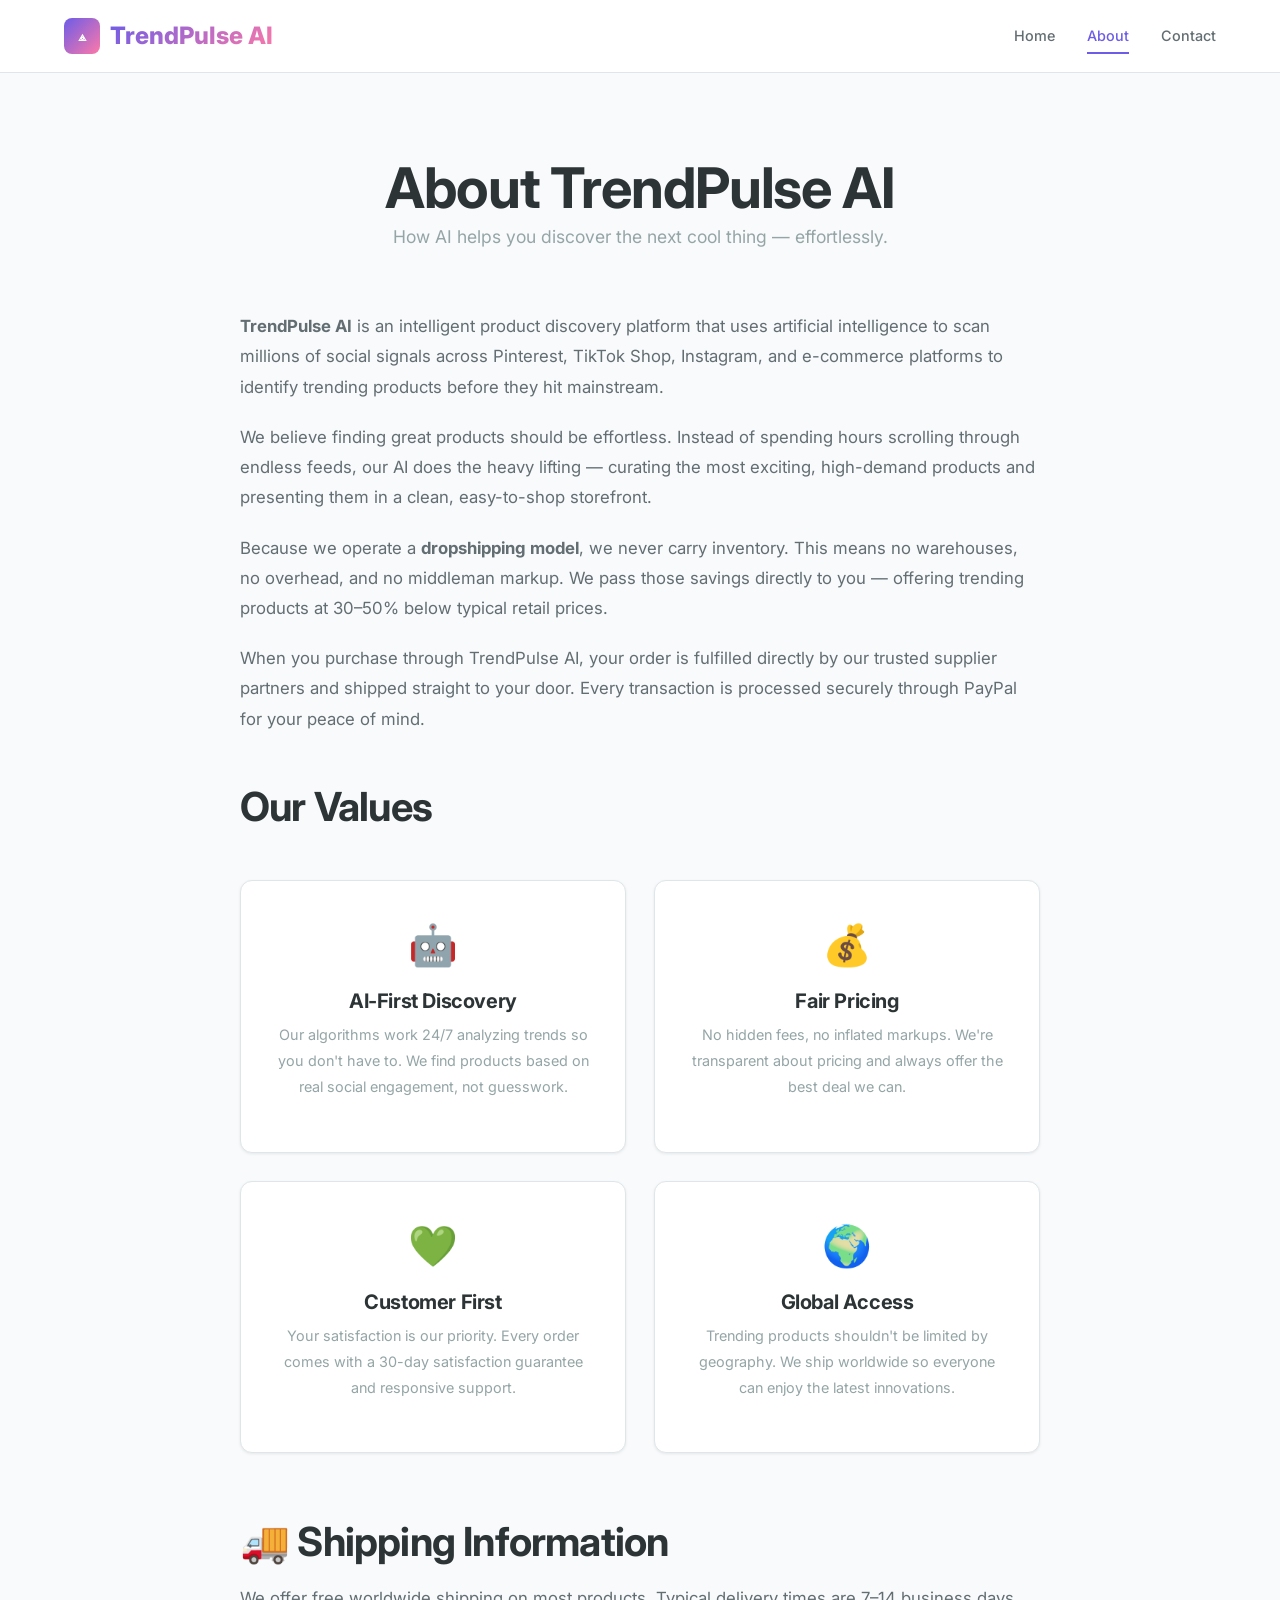
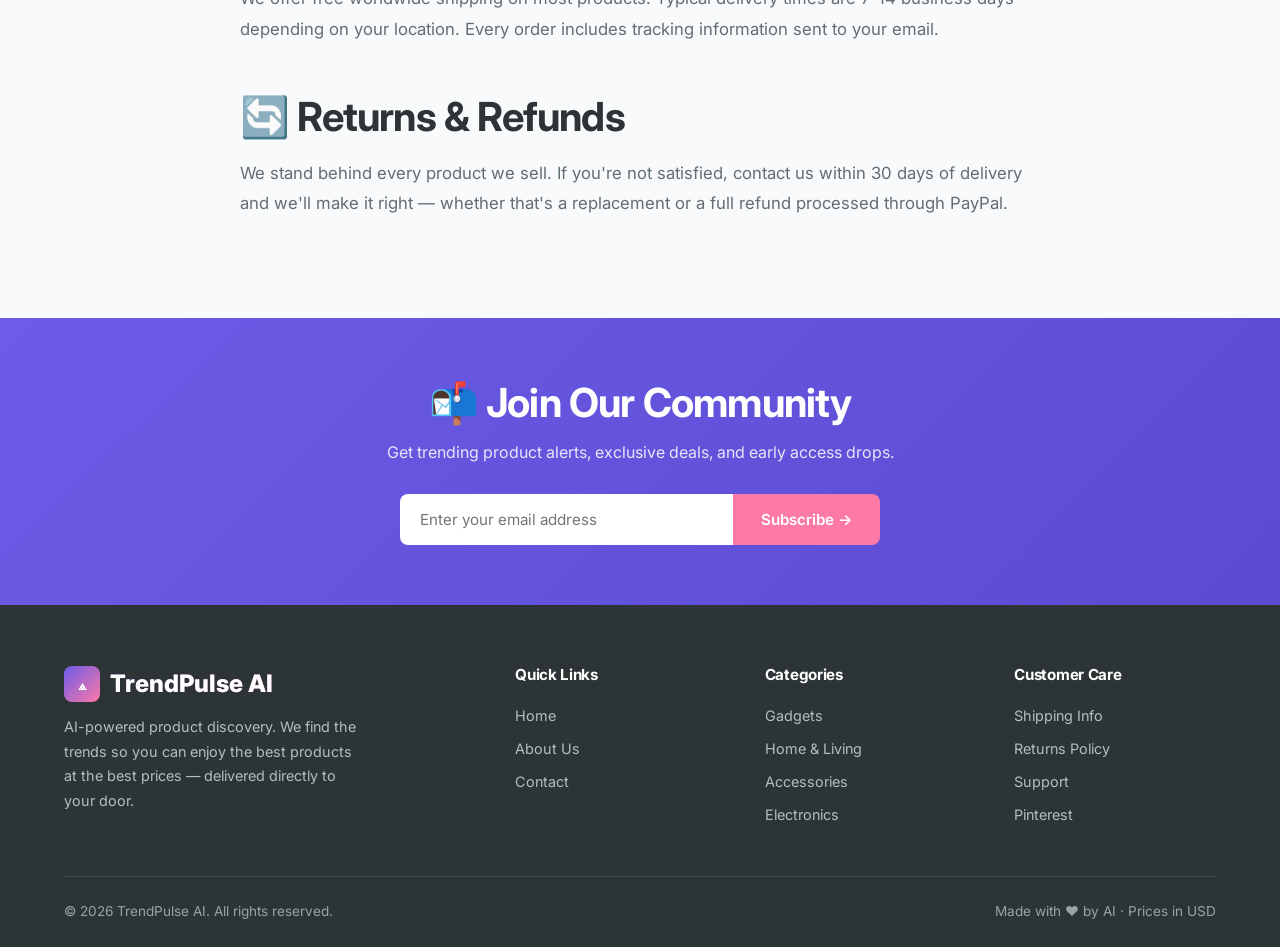
==== about.html @ 989e8779 "Initial launch: TrendPulse AI store" ====
<!DOCTYPE html>
<html lang="en">
<head>
  <!-- Meta -->
  <meta charset="UTF-8">
  <meta name="viewport" content="width=device-width, initial-scale=1.0">
  <title>About — TrendPulse AI</title>
  <meta name="description" content="Learn how TrendPulse AI uses artificial intelligence to find trending products and deliver them directly to your door at the best prices.">
  <meta name="robots" content="index, follow">
  
  <!-- Open Graph -->
  <meta property="og:title" content="About TrendPulse AI — AI-Powered Trending Products">
  <meta property="og:description" content="Learn how we use AI to find the next cool thing before it sells out.">
  <meta property="og:type" content="website">
  <meta property="og:url" content="https://trendpulse-ai.com/about.html">
  
  <!-- Canonical -->
  <link rel="canonical" href="https://trendpulse-ai.com/about.html">
  
  <!-- Fonts -->
  <link rel="preconnect" href="https://fonts.googleapis.com">
  <link rel="preconnect" href="https://fonts.gstatic.com" crossorigin>
  <link href="https://fonts.googleapis.com/css2?family=Inter:wght@400;500;600;700;800&display=swap" rel="stylesheet">
  
  <!-- Styles -->
  <link rel="stylesheet" href="/style.css">
  
  <!-- Favicon -->
  <link rel="icon" type="image/svg+xml" href="data:image/svg+xml,<svg xmlns='http://www.w3.org/2000/svg' viewBox='0 0 32 32'><rect width='32' height='32' rx='6' fill='%236C5CE7'/><text x='16' y='22' text-anchor='middle' fill='white' font-size='18' font-weight='bold'>T</text></svg>">
  
  <!-- Schema -->
  <script type="application/ld+json">
  {
    "@context": "https://schema.org",
    "@type": "AboutPage",
    "name": "About TrendPulse AI",
    "description": "AI-powered product discovery platform"
  }
  </script>
</head>
<body>
  <!-- Header -->
  <header class="site-header">
    <div class="container header-inner">
      <a href="/" class="logo">
        <div class="logo-icon">⟁</div>
        <span>TrendPulse AI</span>
      </a>
      <button class="hamburger" aria-label="Toggle navigation menu">
        <span></span>
        <span></span>
        <span></span>
      </button>
      <nav class="main-nav">
        <a href="/">Home</a>
        <a href="/about.html" class="active">About</a>
        <a href="/contact.html">Contact</a>
      </nav>
    </div>
  </header>

  <!-- Page content -->
  <section class="page-section">
    <div class="container">
      <div class="page-header">
        <h1>About TrendPulse AI</h1>
        <p class="section-subtitle" style="margin-bottom:0;">How AI helps you discover the next cool thing — effortlessly.</p>
      </div>
      
      <div class="about-content">
        <p><strong>TrendPulse AI</strong> is an intelligent product discovery platform that uses artificial intelligence to scan millions of social signals across Pinterest, TikTok Shop, Instagram, and e-commerce platforms to identify trending products before they hit mainstream.</p>
        
        <p>We believe finding great products should be effortless. Instead of spending hours scrolling through endless feeds, our AI does the heavy lifting — curating the most exciting, high-demand products and presenting them in a clean, easy-to-shop storefront.</p>
        
        <p>Because we operate a <strong>dropshipping model</strong>, we never carry inventory. This means no warehouses, no overhead, and no middleman markup. We pass those savings directly to you — offering trending products at 30–50% below typical retail prices.</p>
        
        <p>When you purchase through TrendPulse AI, your order is fulfilled directly by our trusted supplier partners and shipped straight to your door. Every transaction is processed securely through PayPal for your peace of mind.</p>

        <h2 style="margin-top:48px;margin-bottom:24px;">Our Values</h2>
        
        <div class="about-values">
          <div class="value-card">
            <div style="font-size:2.5rem;margin-bottom:12px;">🤖</div>
            <h4>AI-First Discovery</h4>
            <p>Our algorithms work 24/7 analyzing trends so you don't have to. We find products based on real social engagement, not guesswork.</p>
          </div>
          <div class="value-card">
            <div style="font-size:2.5rem;margin-bottom:12px;">💰</div>
            <h4>Fair Pricing</h4>
            <p>No hidden fees, no inflated markups. We're transparent about pricing and always offer the best deal we can.</p>
          </div>
          <div class="value-card">
            <div style="font-size:2.5rem;margin-bottom:12px;">💚</div>
            <h4>Customer First</h4>
            <p>Your satisfaction is our priority. Every order comes with a 30-day satisfaction guarantee and responsive support.</p>
          </div>
          <div class="value-card">
            <div style="font-size:2.5rem;margin-bottom:12px;">🌍</div>
            <h4>Global Access</h4>
            <p>Trending products shouldn't be limited by geography. We ship worldwide so everyone can enjoy the latest innovations.</p>
          </div>
        </div>

        <h2 id="shipping" style="margin-top:64px;margin-bottom:16px;">🚚 Shipping Information</h2>
        <p>We offer free worldwide shipping on most products. Typical delivery times are 7–14 business days depending on your location. Every order includes tracking information sent to your email.</p>

        <h2 id="returns" style="margin-top:48px;margin-bottom:16px;">🔄 Returns & Refunds</h2>
        <p>We stand behind every product we sell. If you're not satisfied, contact us within 30 days of delivery and we'll make it right — whether that's a replacement or a full refund processed through PayPal.</p>
      </div>
    </div>
  </section>

  <!-- Newsletter -->
  <section class="newsletter-section">
    <div class="container">
      <h2>📬 Join Our Community</h2>
      <p>Get trending product alerts, exclusive deals, and early access drops.</p>
      <form id="newsletter-form" class="newsletter-form">
        <input type="email" placeholder="Enter your email address" required aria-label="Email address">
        <button type="submit" class="btn">Subscribe →</button>
      </form>
    </div>
  </section>

  <!-- Footer -->
  <footer class="site-footer">
    <div class="container">
      <div class="footer-grid">
        <div class="footer-brand">
          <div class="logo" style="color:var(--white);">
            <div class="logo-icon">⟁</div>
            <span style="-webkit-text-fill-color:var(--white);">TrendPulse AI</span>
          </div>
          <p>AI-powered product discovery. We find the trends so you can enjoy the best products at the best prices — delivered directly to your door.</p>
        </div>
        <div class="footer-col">
          <h4>Quick Links</h4>
          <a href="/">Home</a>
          <a href="/about.html">About Us</a>
          <a href="/contact.html">Contact</a>
        </div>
        <div class="footer-col">
          <h4>Categories</h4>
          <a href="/">Gadgets</a>
          <a href="/">Home & Living</a>
          <a href="/">Accessories</a>
          <a href="/">Electronics</a>
        </div>
        <div class="footer-col">
          <h4>Customer Care</h4>
          <a href="/about.html#shipping">Shipping Info</a>
          <a href="/about.html#returns">Returns Policy</a>
          <a href="/contact.html">Support</a>
          <a href="https://www.pinterest.com/trendpulseai" target="_blank" rel="noopener">Pinterest</a>
        </div>
      </div>
      <div class="footer-bottom">
        <span>© 2026 TrendPulse AI. All rights reserved.</span>
        <span>Made with ❤️ by AI · Prices in USD</span>
      </div>
    </div>
  </footer>

  <!-- Scripts -->
  <script src="/script.js"></script>
</body>
</html>
---- style.css ----
/* ============================================
   TrendPulse AI — Storefront Styles
   Modern, clean, mobile-responsive e-commerce
   ============================================ */

/* --- CSS Variables & Reset --- */
:root {
  --primary: #6C5CE7;
  --primary-dark: #5A4BD1;
  --primary-light: #A29BFE;
  --accent: #FD79A8;
  --accent-dark: #E84393;
  --success: #00B894;
  --warning: #FDCB6E;
  --dark: #2D3436;
  --gray-900: #2D3436;
  --gray-800: #3D3D3D;
  --gray-700: #636E72;
  --gray-600: #95A5A6;
  --gray-400: #B2BEC3;
  --gray-200: #DFE6E9;
  --gray-100: #F0F4F8;
  --gray-50: #F8FAFC;
  --white: #FFFFFF;
  --shadow-sm: 0 1px 3px rgba(0,0,0,0.08);
  --shadow-md: 0 4px 12px rgba(0,0,0,0.1);
  --shadow-lg: 0 10px 40px rgba(0,0,0,0.12);
  --shadow-hover: 0 20px 60px rgba(108,92,231,0.18);
  --radius-sm: 8px;
  --radius-md: 12px;
  --radius-lg: 20px;
  --radius-xl: 28px;
  --transition: all 0.3s cubic-bezier(0.4, 0, 0.2, 1);
  --font-sans: 'Inter', -apple-system, BlinkMacSystemFont, 'Segoe UI', Roboto, sans-serif;
}

* {
  margin: 0;
  padding: 0;
  box-sizing: border-box;
}

html {
  scroll-behavior: smooth;
}

body {
  font-family: var(--font-sans);
  color: var(--dark);
  background: var(--gray-50);
  line-height: 1.6;
  -webkit-font-smoothing: antialiased;
}

img {
  max-width: 100%;
  height: auto;
  display: block;
}

a {
  text-decoration: none;
  color: inherit;
  transition: var(--transition);
}

ul { list-style: none; }

/* --- Container --- */
.container {
  width: 100%;
  max-width: 1200px;
  margin: 0 auto;
  padding: 0 24px;
}

/* --- Typography --- */
h1, h2, h3, h4, h5, h6 {
  font-weight: 700;
  line-height: 1.25;
  letter-spacing: -0.02em;
}

h1 { font-size: clamp(2rem, 5vw, 3.5rem); }
h2 { font-size: clamp(1.5rem, 3.5vw, 2.5rem); }
h3 { font-size: clamp(1.25rem, 2.5vw, 1.75rem); }
h4 { font-size: 1.25rem; }

p { color: var(--gray-700); }

.section-title {
  text-align: center;
  margin-bottom: 12px;
}

.section-subtitle {
  text-align: center;
  color: var(--gray-600);
  font-size: 1.1rem;
  margin-bottom: 48px;
  max-width: 600px;
  margin-left: auto;
  margin-right: auto;
}

/* --- Buttons --- */
.btn {
  display: inline-flex;
  align-items: center;
  justify-content: center;
  gap: 8px;
  padding: 14px 32px;
  border-radius: var(--radius-sm);
  font-weight: 600;
  font-size: 0.95rem;
  cursor: pointer;
  border: none;
  transition: var(--transition);
  font-family: var(--font-sans);
  white-space: nowrap;
}

.btn-primary {
  background: linear-gradient(135deg, var(--primary), var(--primary-dark));
  color: var(--white);
  box-shadow: 0 4px 15px rgba(108,92,231,0.3);
}

.btn-primary:hover {
  transform: translateY(-2px);
  box-shadow: 0 8px 25px rgba(108,92,231,0.4);
}

.btn-secondary {
  background: var(--white);
  color: var(--primary);
  border: 2px solid var(--gray-200);
}

.btn-secondary:hover {
  border-color: var(--primary);
  background: var(--gray-50);
}

.btn-accent {
  background: linear-gradient(135deg, var(--accent), var(--accent-dark));
  color: var(--white);
  box-shadow: 0 4px 15px rgba(253,121,168,0.3);
}

.btn-accent:hover {
  transform: translateY(-2px);
  box-shadow: 0 8px 25px rgba(253,121,168,0.4);
}

.btn-sm {
  padding: 10px 20px;
  font-size: 0.85rem;
}

.btn-lg {
  padding: 18px 40px;
  font-size: 1.1rem;
}

/* ============================================
   HEADER / NAVIGATION
   ============================================ */
.site-header {
  background: var(--white);
  border-bottom: 1px solid var(--gray-200);
  position: sticky;
  top: 0;
  z-index: 100;
  backdrop-filter: blur(20px);
  background: rgba(255,255,255,0.95);
}

.header-inner {
  display: flex;
  align-items: center;
  justify-content: space-between;
  height: 72px;
}

.logo {
  font-size: 1.5rem;
  font-weight: 800;
  display: flex;
  align-items: center;
  gap: 10px;
  color: var(--dark);
}

.logo-icon {
  width: 36px;
  height: 36px;
  background: linear-gradient(135deg, var(--primary), var(--accent));
  border-radius: var(--radius-sm);
  display: flex;
  align-items: center;
  justify-content: center;
  color: white;
  font-size: 0.9rem;
}

.logo span {
  background: linear-gradient(135deg, var(--primary), var(--accent));
  -webkit-background-clip: text;
  -webkit-text-fill-color: transparent;
  background-clip: text;
}

.main-nav {
  display: flex;
  align-items: center;
  gap: 32px;
}

.main-nav a {
  font-size: 0.9rem;
  font-weight: 500;
  color: var(--gray-700);
  position: relative;
  padding: 4px 0;
}

.main-nav a::after {
  content: '';
  position: absolute;
  bottom: -2px;
  left: 0;
  width: 0;
  height: 2px;
  background: var(--primary);
  transition: var(--transition);
}

.main-nav a:hover,
.main-nav a.active {
  color: var(--primary);
}

.main-nav a:hover::after,
.main-nav a.active::after {
  width: 100%;
}

.hamburger {
  display: none;
  flex-direction: column;
  gap: 5px;
  cursor: pointer;
  background: none;
  border: none;
  padding: 4px;
}

.hamburger span {
  width: 24px;
  height: 2px;
  background: var(--dark);
  border-radius: 2px;
  transition: var(--transition);
}

/* ============================================
   HERO SECTION
   ============================================ */
.hero {
  background: linear-gradient(135deg, #667eea 0%, #764ba2 100%);
  padding: 100px 0 80px;
  color: var(--white);
  text-align: center;
  position: relative;
  overflow: hidden;
}

.hero::before {
  content: '';
  position: absolute;
  top: -50%;
  left: -50%;
  width: 200%;
  height: 200%;
  background: radial-gradient(circle, rgba(255,255,255,0.05) 0%, transparent 60%);
  animation: float-bg 20s ease-in-out infinite;
}

@keyframes float-bg {
  0%, 100% { transform: translate(0, 0); }
  50% { transform: translate(50px, 30px); }
}

.hero-content {
  position: relative;
  z-index: 1;
}

.hero h1 {
  margin-bottom: 16px;
  max-width: 800px;
  margin-left: auto;
  margin-right: auto;
}

.hero p {
  color: rgba(255,255,255,0.85);
  font-size: 1.2rem;
  max-width: 600px;
  margin: 0 auto 32px;
}

.hero-badges {
  display: flex;
  justify-content: center;
  gap: 24px;
  margin-top: 40px;
  flex-wrap: wrap;
}

.hero-badge {
  display: flex;
  align-items: center;
  gap: 8px;
  background: rgba(255,255,255,0.12);
  backdrop-filter: blur(10px);
  padding: 10px 20px;
  border-radius: 50px;
  font-size: 0.85rem;
  font-weight: 500;
}

/* ============================================
   PRODUCT GRID
   ============================================ */
.products-section {
  padding: 80px 0;
}

.product-grid {
  display: grid;
  grid-template-columns: repeat(auto-fill, minmax(280px, 1fr));
  gap: 28px;
}

.product-card {
  background: var(--white);
  border-radius: var(--radius-md);
  overflow: hidden;
  box-shadow: var(--shadow-sm);
  transition: var(--transition);
  position: relative;
  border: 1px solid var(--gray-200);
}

.product-card:hover {
  transform: translateY(-6px);
  box-shadow: var(--shadow-hover);
  border-color: transparent;
}

.product-card-image {
  position: relative;
  height: 260px;
  overflow: hidden;
  background: var(--gray-100);
}

.product-card-image img {
  width: 100%;
  height: 100%;
  object-fit: cover;
  transition: transform 0.5s ease;
}

.product-card:hover .product-card-image img {
  transform: scale(1.08);
}

.product-badge {
  position: absolute;
  top: 12px;
  left: 12px;
  background: linear-gradient(135deg, var(--accent), var(--accent-dark));
  color: var(--white);
  padding: 4px 12px;
  border-radius: 50px;
  font-size: 0.75rem;
  font-weight: 700;
  text-transform: uppercase;
  letter-spacing: 0.5px;
  box-shadow: 0 2px 10px rgba(253,121,168,0.3);
}

.product-badge.bestseller {
  background: linear-gradient(135deg, var(--primary), var(--primary-dark));
  box-shadow: 0 2px 10px rgba(108,92,231,0.3);
}

.product-badge.new {
  background: linear-gradient(135deg, var(--success), #00A884);
  box-shadow: 0 2px 10px rgba(0,184,148,0.3);
}

.product-badge.trending {
  background: linear-gradient(135deg, var(--warning), #F39C12);
  box-shadow: 0 2px 10px rgba(253,203,110,0.3);
  color: var(--dark);
}

.free-shipping-badge {
  position: absolute;
  top: 12px;
  right: 12px;
  background: rgba(0,184,148,0.9);
  color: var(--white);
  padding: 4px 10px;
  border-radius: 50px;
  font-size: 0.7rem;
  font-weight: 600;
}

.product-card-body {
  padding: 20px;
}

.product-card-category {
  font-size: 0.75rem;
  text-transform: uppercase;
  letter-spacing: 1px;
  color: var(--gray-600);
  font-weight: 600;
  margin-bottom: 6px;
}

.product-card-title {
  font-size: 1.1rem;
  font-weight: 600;
  margin-bottom: 8px;
  line-height: 1.3;
  display: -webkit-box;
  -webkit-line-clamp: 2;
  -webkit-box-orient: vertical;
  overflow: hidden;
}

.product-card-rating {
  display: flex;
  align-items: center;
  gap: 6px;
  font-size: 0.85rem;
  color: var(--gray-600);
  margin-bottom: 12px;
}

.stars {
  color: #F39C12;
  letter-spacing: 1px;
}

.product-card-price {
  display: flex;
  align-items: center;
  gap: 10px;
  margin-bottom: 16px;
}

.current-price {
  font-size: 1.4rem;
  font-weight: 800;
  color: var(--dark);
}

.original-price {
  font-size: 1rem;
  color: var(--gray-400);
  text-decoration: line-through;
}

.discount-tag {
  background: #FFEAA7;
  color: #D63031;
  padding: 2px 8px;
  border-radius: 4px;
  font-size: 0.75rem;
  font-weight: 700;
}

.product-card-actions {
  display: flex;
  gap: 10px;
}

.product-card-actions .btn {
  flex: 1;
}

/* ============================================
   PRODUCT DETAIL PAGE
   ============================================ */
.product-detail {
  padding: 60px 0;
}

.product-detail-grid {
  display: grid;
  grid-template-columns: 1fr 1fr;
  gap: 60px;
  align-items: start;
}

.product-detail-image {
  border-radius: var(--radius-lg);
  overflow: hidden;
  box-shadow: var(--shadow-md);
  background: var(--gray-100);
  position: sticky;
  top: 100px;
}

.product-detail-image img {
  width: 100%;
  height: 500px;
  object-fit: cover;
}

.product-detail-info {
  padding-top: 12px;
}

.product-detail-category {
  font-size: 0.8rem;
  text-transform: uppercase;
  letter-spacing: 1.5px;
  color: var(--primary);
  font-weight: 600;
  margin-bottom: 8px;
}

.product-detail-info h1 {
  margin-bottom: 12px;
}

.product-detail-rating {
  display: flex;
  align-items: center;
  gap: 8px;
  margin-bottom: 20px;
  font-size: 0.95rem;
  color: var(--gray-600);
}

.product-detail-description {
  font-size: 1.05rem;
  line-height: 1.7;
  color: var(--gray-700);
  margin-bottom: 24px;
}

.product-features {
  margin-bottom: 28px;
}

.product-features li {
  padding: 8px 0;
  display: flex;
  align-items: flex-start;
  gap: 10px;
  font-size: 0.95rem;
  color: var(--gray-700);
  border-bottom: 1px solid var(--gray-100);
}

.product-features li::before {
  content: '✓';
  color: var(--success);
  font-weight: 700;
  flex-shrink: 0;
}

.product-detail-price {
  margin-bottom: 28px;
  padding: 20px;
  background: var(--gray-50);
  border-radius: var(--radius-sm);
}

.price-row {
  display: flex;
  align-items: baseline;
  gap: 12px;
}

.price-row .current-price {
  font-size: 2rem;
}

.price-row .original-price {
  font-size: 1.2rem;
}

.price-row .discount-tag {
  font-size: 0.85rem;
  padding: 4px 12px;
}

.price-note {
  font-size: 0.85rem;
  color: var(--gray-600);
  margin-top: 8px;
}

.product-detail-actions {
  display: flex;
  gap: 12px;
  flex-wrap: wrap;
}

.product-detail-actions .btn {
  flex: 1;
  min-width: 200px;
}

.guarantee-badges {
  display: flex;
  gap: 20px;
  margin-top: 24px;
  flex-wrap: wrap;
}

.guarantee-badge {
  display: flex;
  align-items: center;
  gap: 6px;
  font-size: 0.85rem;
  color: var(--gray-600);
}

/* ============================================
   FEATURES / TRUST SECTION
   ============================================ */
.features-section {
  padding: 60px 0;
  background: var(--white);
  border-top: 1px solid var(--gray-200);
}

.features-grid {
  display: grid;
  grid-template-columns: repeat(auto-fit, minmax(220px, 1fr));
  gap: 32px;
}

.feature-item {
  text-align: center;
  padding: 24px;
}

.feature-icon {
  width: 56px;
  height: 56px;
  margin: 0 auto 16px;
  background: linear-gradient(135deg, var(--primary-light), var(--primary));
  border-radius: var(--radius-sm);
  display: flex;
  align-items: center;
  justify-content: center;
  font-size: 1.5rem;
  color: var(--white);
}

.feature-item h4 {
  font-size: 1rem;
  margin-bottom: 6px;
}

.feature-item p {
  font-size: 0.9rem;
  color: var(--gray-600);
}

/* ============================================
   ABOUT PAGE
   ============================================ */
.page-section {
  padding: 80px 0;
}

.page-header {
  text-align: center;
  margin-bottom: 60px;
}

.about-content {
  max-width: 800px;
  margin: 0 auto;
}

.about-content p {
  font-size: 1.05rem;
  line-height: 1.8;
  margin-bottom: 20px;
}

.about-values {
  display: grid;
  grid-template-columns: repeat(auto-fit, minmax(250px, 1fr));
  gap: 28px;
  margin-top: 48px;
}

.value-card {
  background: var(--white);
  padding: 32px;
  border-radius: var(--radius-md);
  box-shadow: var(--shadow-sm);
  border: 1px solid var(--gray-200);
  text-align: center;
}

.value-card:hover {
  box-shadow: var(--shadow-md);
  transform: translateY(-3px);
  transition: var(--transition);
}

.value-card h4 {
  margin-bottom: 8px;
}

.value-card p {
  font-size: 0.9rem;
  color: var(--gray-600);
}

/* ============================================
   CONTACT PAGE
   ============================================ */
.contact-grid {
  display: grid;
  grid-template-columns: 1fr 1fr;
  gap: 48px;
  max-width: 900px;
  margin: 0 auto;
}

.contact-info {
  padding: 32px;
  background: var(--white);
  border-radius: var(--radius-md);
  box-shadow: var(--shadow-sm);
  border: 1px solid var(--gray-200);
}

.contact-info h3 {
  margin-bottom: 16px;
}

.contact-info p {
  margin-bottom: 24px;
}

.contact-detail {
  display: flex;
  align-items: flex-start;
  gap: 12px;
  margin-bottom: 16px;
  font-size: 0.95rem;
}

.contact-detail-icon {
  width: 40px;
  height: 40px;
  background: var(--gray-100);
  border-radius: var(--radius-sm);
  display: flex;
  align-items: center;
  justify-content: center;
  flex-shrink: 0;
}

.contact-form {
  padding: 32px;
  background: var(--white);
  border-radius: var(--radius-md);
  box-shadow: var(--shadow-sm);
  border: 1px solid var(--gray-200);
}

.form-group {
  margin-bottom: 20px;
}

.form-group label {
  display: block;
  font-weight: 600;
  font-size: 0.9rem;
  margin-bottom: 6px;
  color: var(--dark);
}

.form-group input,
.form-group textarea,
.form-group select {
  width: 100%;
  padding: 12px 16px;
  border: 2px solid var(--gray-200);
  border-radius: var(--radius-sm);
  font-family: var(--font-sans);
  font-size: 0.95rem;
  transition: var(--transition);
  background: var(--white);
}

.form-group input:focus,
.form-group textarea:focus,
.form-group select:focus {
  outline: none;
  border-color: var(--primary);
  box-shadow: 0 0 0 3px rgba(108,92,231,0.1);
}

.form-group textarea {
  min-height: 120px;
  resize: vertical;
}

/* ============================================
   PINTEREST & SOCIAL
   ============================================ */
.social-section {
  padding: 40px 0;
  background: var(--white);
  text-align: center;
  border-top: 1px solid var(--gray-200);
}

.social-section h3 {
  margin-bottom: 16px;
  font-size: 1.1rem;
}

.social-links {
  display: flex;
  justify-content: center;
  gap: 16px;
  margin-top: 16px;
}

.social-link {
  width: 44px;
  height: 44px;
  border-radius: 50%;
  background: var(--gray-100);
  display: flex;
  align-items: center;
  justify-content: center;
  font-size: 1.2rem;
  cursor: pointer;
  transition: var(--transition);
  border: 1px solid var(--gray-200);
}

.social-link:hover {
  background: var(--primary);
  color: var(--white);
  border-color: var(--primary);
  transform: translateY(-2px);
}

/* Pinterest follow button */
.pinterest-follow {
  display: inline-flex;
  align-items: center;
  gap: 8px;
  background: #E60023;
  color: var(--white);
  padding: 10px 24px;
  border-radius: 50px;
  font-weight: 600;
  font-size: 0.9rem;
  transition: var(--transition);
  margin-top: 12px;
}

.pinterest-follow:hover {
  background: #C0001E;
  transform: translateY(-2px);
}

/* ============================================
   NEWSLETTER
   ============================================ */
.newsletter-section {
  padding: 60px 0;
  background: linear-gradient(135deg, var(--primary), var(--primary-dark));
  color: var(--white);
  text-align: center;
}

.newsletter-section h2 {
  margin-bottom: 12px;
}

.newsletter-section p {
  color: rgba(255,255,255,0.85);
  margin-bottom: 28px;
}

.newsletter-form {
  display: flex;
  max-width: 480px;
  margin: 0 auto;
  gap: 0;
}

.newsletter-form input {
  flex: 1;
  padding: 16px 20px;
  border: none;
  border-radius: var(--radius-sm) 0 0 var(--radius-sm);
  font-family: var(--font-sans);
  font-size: 0.95rem;
}

.newsletter-form input:focus {
  outline: none;
}

.newsletter-form .btn {
  border-radius: 0 var(--radius-sm) var(--radius-sm) 0;
  background: var(--accent);
  color: var(--white);
  padding: 16px 28px;
}

.newsletter-form .btn:hover {
  background: var(--accent-dark);
}

/* ============================================
   FOOTER
   ============================================ */
.site-footer {
  background: var(--gray-900);
  color: var(--white);
  padding: 60px 0 0;
}

.footer-grid {
  display: grid;
  grid-template-columns: 2fr 1fr 1fr 1fr;
  gap: 48px;
  padding-bottom: 40px;
  border-bottom: 1px solid rgba(255,255,255,0.1);
}

.footer-brand p {
  color: var(--gray-400);
  font-size: 0.9rem;
  margin-top: 12px;
  max-width: 300px;
  line-height: 1.7;
}

.footer-col h4 {
  font-size: 0.95rem;
  margin-bottom: 20px;
  color: var(--white);
}

.footer-col a {
  display: block;
  color: var(--gray-400);
  font-size: 0.9rem;
  margin-bottom: 10px;
  transition: var(--transition);
}

.footer-col a:hover {
  color: var(--primary-light);
  padding-left: 4px;
}

.footer-bottom {
  display: flex;
  justify-content: space-between;
  align-items: center;
  padding: 24px 0;
  font-size: 0.85rem;
  color: var(--gray-600);
}

/* ============================================
   RESPONSIVE
   ============================================ */
@media (max-width: 1024px) {
  .product-detail-grid {
    gap: 32px;
  }
}

@media (max-width: 768px) {
  .main-nav {
    display: none;
    position: absolute;
    top: 72px;
    left: 0;
    right: 0;
    background: var(--white);
    flex-direction: column;
    padding: 24px;
    border-bottom: 1px solid var(--gray-200);
    box-shadow: var(--shadow-md);
  }

  .main-nav.open {
    display: flex;
  }

  .hamburger {
    display: flex;
  }

  .hero {
    padding: 60px 0 48px;
  }

  .hero h1 {
    font-size: clamp(1.6rem, 6vw, 2.2rem);
  }

  .hero p {
    font-size: 1rem;
  }

  .hero-badges {
    gap: 12px;
  }

  .product-detail-grid {
    grid-template-columns: 1fr;
    gap: 28px;
  }

  .product-detail-image {
    position: static;
  }

  .product-detail-image img {
    height: 300px;
  }

  .contact-grid {
    grid-template-columns: 1fr;
  }

  .footer-grid {
    grid-template-columns: 1fr 1fr;
    gap: 32px;
  }

  .newsletter-form {
    flex-direction: column;
    gap: 12px;
  }

  .newsletter-form input,
  .newsletter-form .btn {
    border-radius: var(--radius-sm);
  }

  .footer-bottom {
    flex-direction: column;
    gap: 8px;
    text-align: center;
  }
}

@media (max-width: 480px) {
  .product-grid {
    grid-template-columns: 1fr;
  }

  .product-detail-actions .btn {
    width: 100%;
  }

  .footer-grid {
    grid-template-columns: 1fr;
  }
}

/* ============================================
   ADDITIONAL UTILITIES
   ============================================ */
.text-center { text-align: center; }
.mt-4 { margin-top: 16px; }
.mb-4 { margin-bottom: 16px; }
.mb-8 { margin-bottom: 32px; }

/* Pinterest share button */
.pinterest-share {
  display: inline-flex;
  align-items: center;
  gap: 8px;
  background: #E60023;
  color: white !important;
  padding: 10px 20px;
  border-radius: var(--radius-sm);
  font-weight: 600;
  font-size: 0.85rem;
  transition: var(--transition);
}

.pinterest-share:hover {
  background: #C0001E;
  transform: translateY(-2px);
}
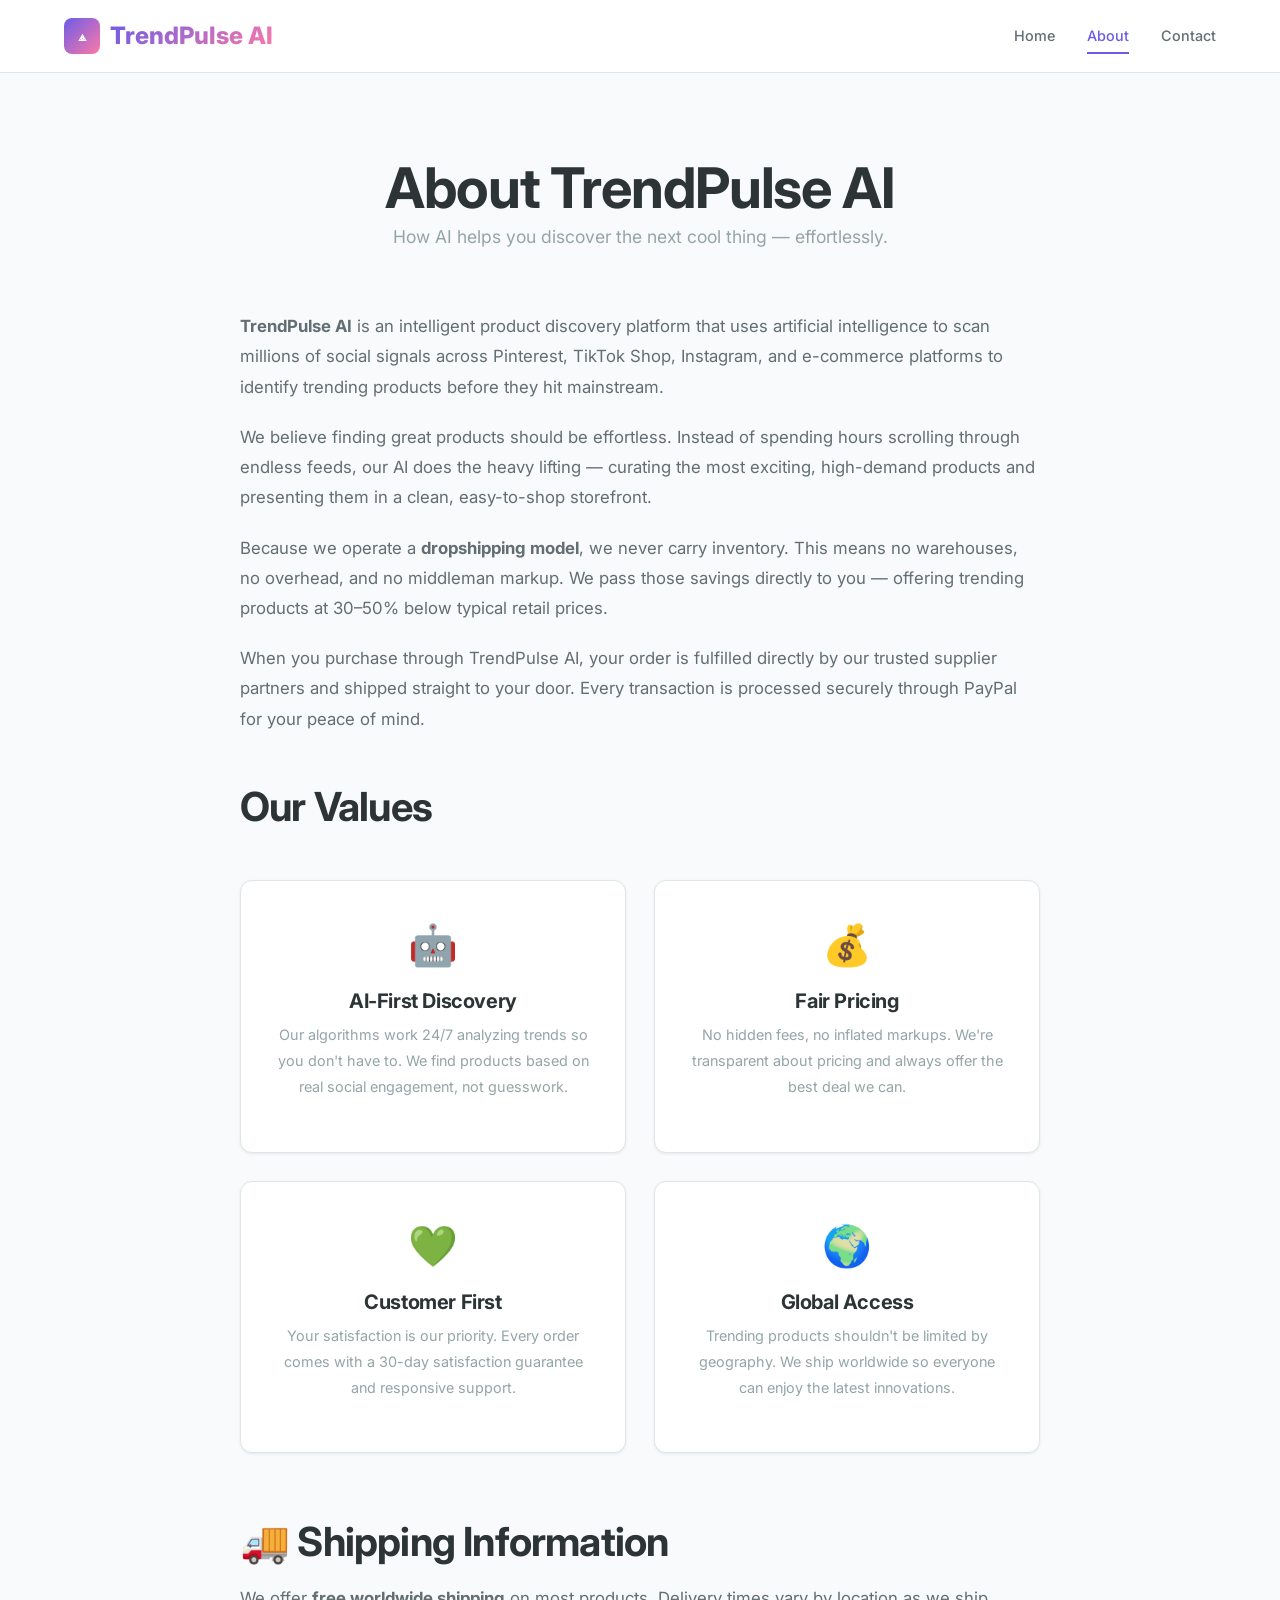
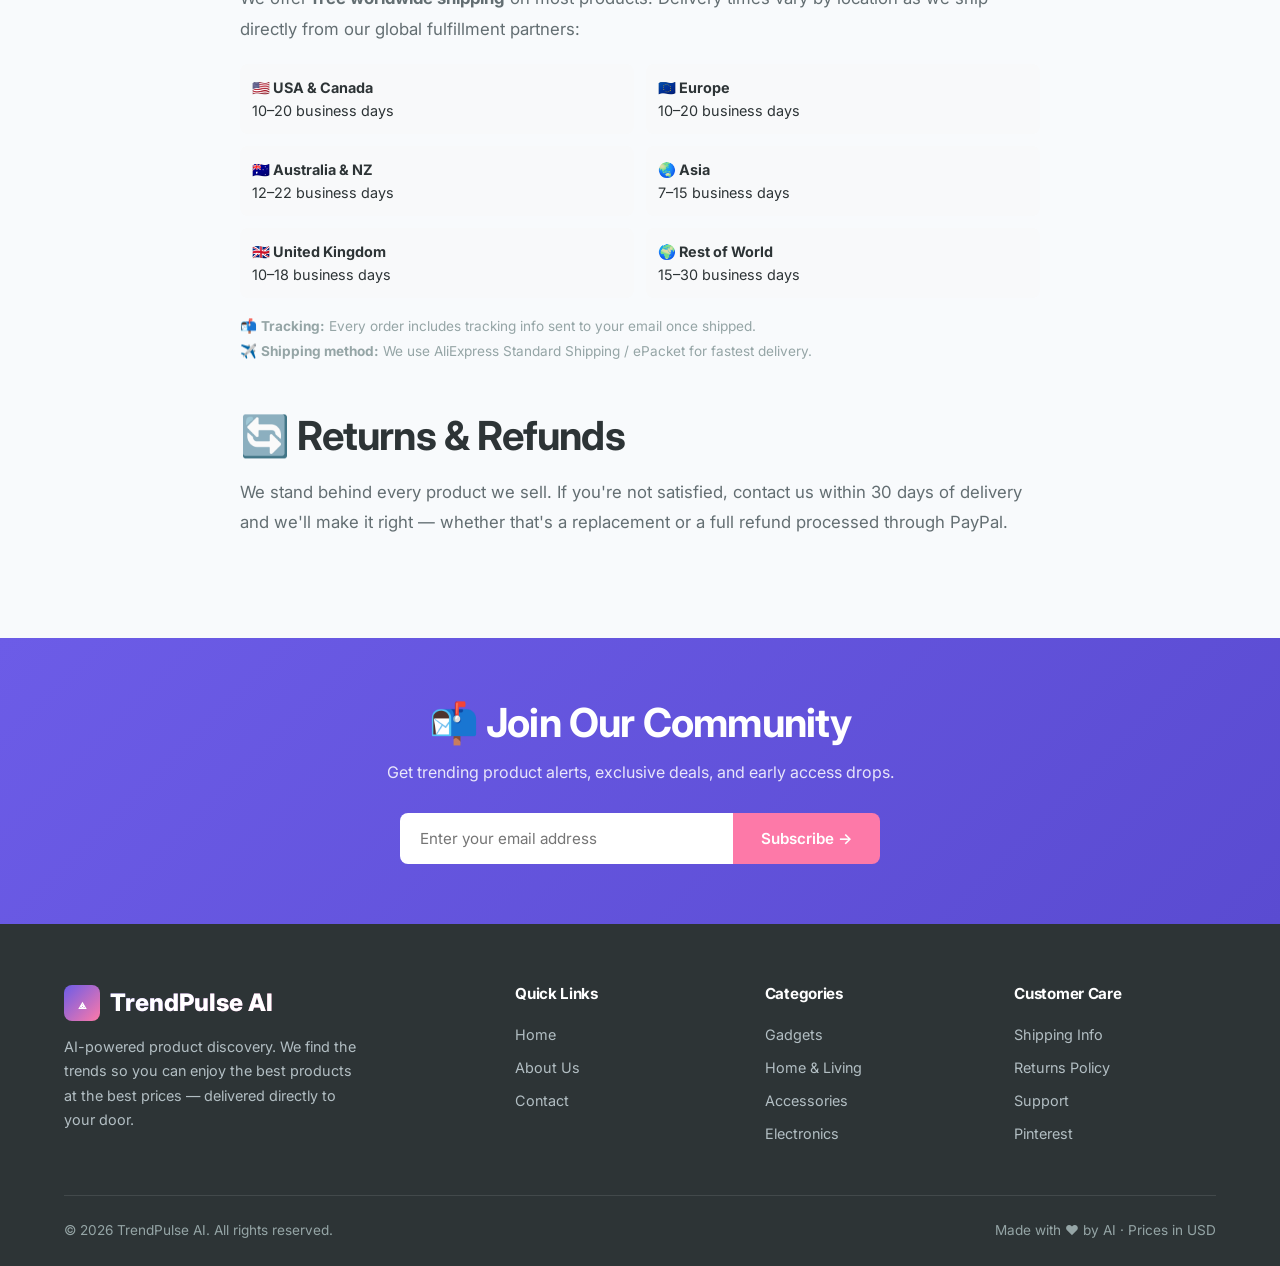
==== commit 95fb28ed: "Initial launch: TrendPulse AI storefront" ====
--- a/about.html
+++ b/about.html
@@ -102,10 +102,20 @@
         </div>
 
         <h2 id="shipping" style="margin-top:64px;margin-bottom:16px;">🚚 Shipping Information</h2>
-        <p>We offer free worldwide shipping on most products. Typical delivery times are 7–14 business days depending on your location. Every order includes tracking information sent to your email.</p>
+                    <p>We offer <strong>free worldwide shipping</strong> on most products. Delivery times vary by location as we ship directly from our global fulfillment partners:</p>
+                    <div style="display:grid;grid-template-columns:1fr 1fr;gap:12px;margin-top:16px;font-size:0.9rem;">
+                      <div style="padding:12px;background:#f8f9fa;border-radius:8px;"><strong>🇺🇸 USA & Canada</strong><br>10–20 business days</div>
+                      <div style="padding:12px;background:#f8f9fa;border-radius:8px;"><strong>🇪🇺 Europe</strong><br>10–20 business days</div>
+                      <div style="padding:12px;background:#f8f9fa;border-radius:8px;"><strong>🇦🇺 Australia & NZ</strong><br>12–22 business days</div>
+                      <div style="padding:12px;background:#f8f9fa;border-radius:8px;"><strong>🌏 Asia</strong><br>7–15 business days</div>
+                      <div style="padding:12px;background:#f8f9fa;border-radius:8px;"><strong>🇬🇧 United Kingdom</strong><br>10–18 business days</div>
+                      <div style="padding:12px;background:#f8f9fa;border-radius:8px;"><strong>🌍 Rest of World</strong><br>15–30 business days</div>
+                    </div>
+                    <p style="margin-top:16px;font-size:0.85rem;color:var(--gray-600);">📬 <strong>Tracking:</strong> Every order includes tracking info sent to your email once shipped.<br>
+                    ✈️ <strong>Shipping method:</strong> We use AliExpress Standard Shipping / ePacket for fastest delivery.</p>
 
-        <h2 id="returns" style="margin-top:48px;margin-bottom:16px;">🔄 Returns & Refunds</h2>
-        <p>We stand behind every product we sell. If you're not satisfied, contact us within 30 days of delivery and we'll make it right — whether that's a replacement or a full refund processed through PayPal.</p>
+                    <h2 id="returns" style="margin-top:48px;margin-bottom:16px;">🔄 Returns & Refunds</h2>
+                    <p>We stand behind every product we sell. If you're not satisfied, contact us within 30 days of delivery and we'll make it right — whether that's a replacement or a full refund processed through PayPal.</p>
       </div>
     </div>
   </section>
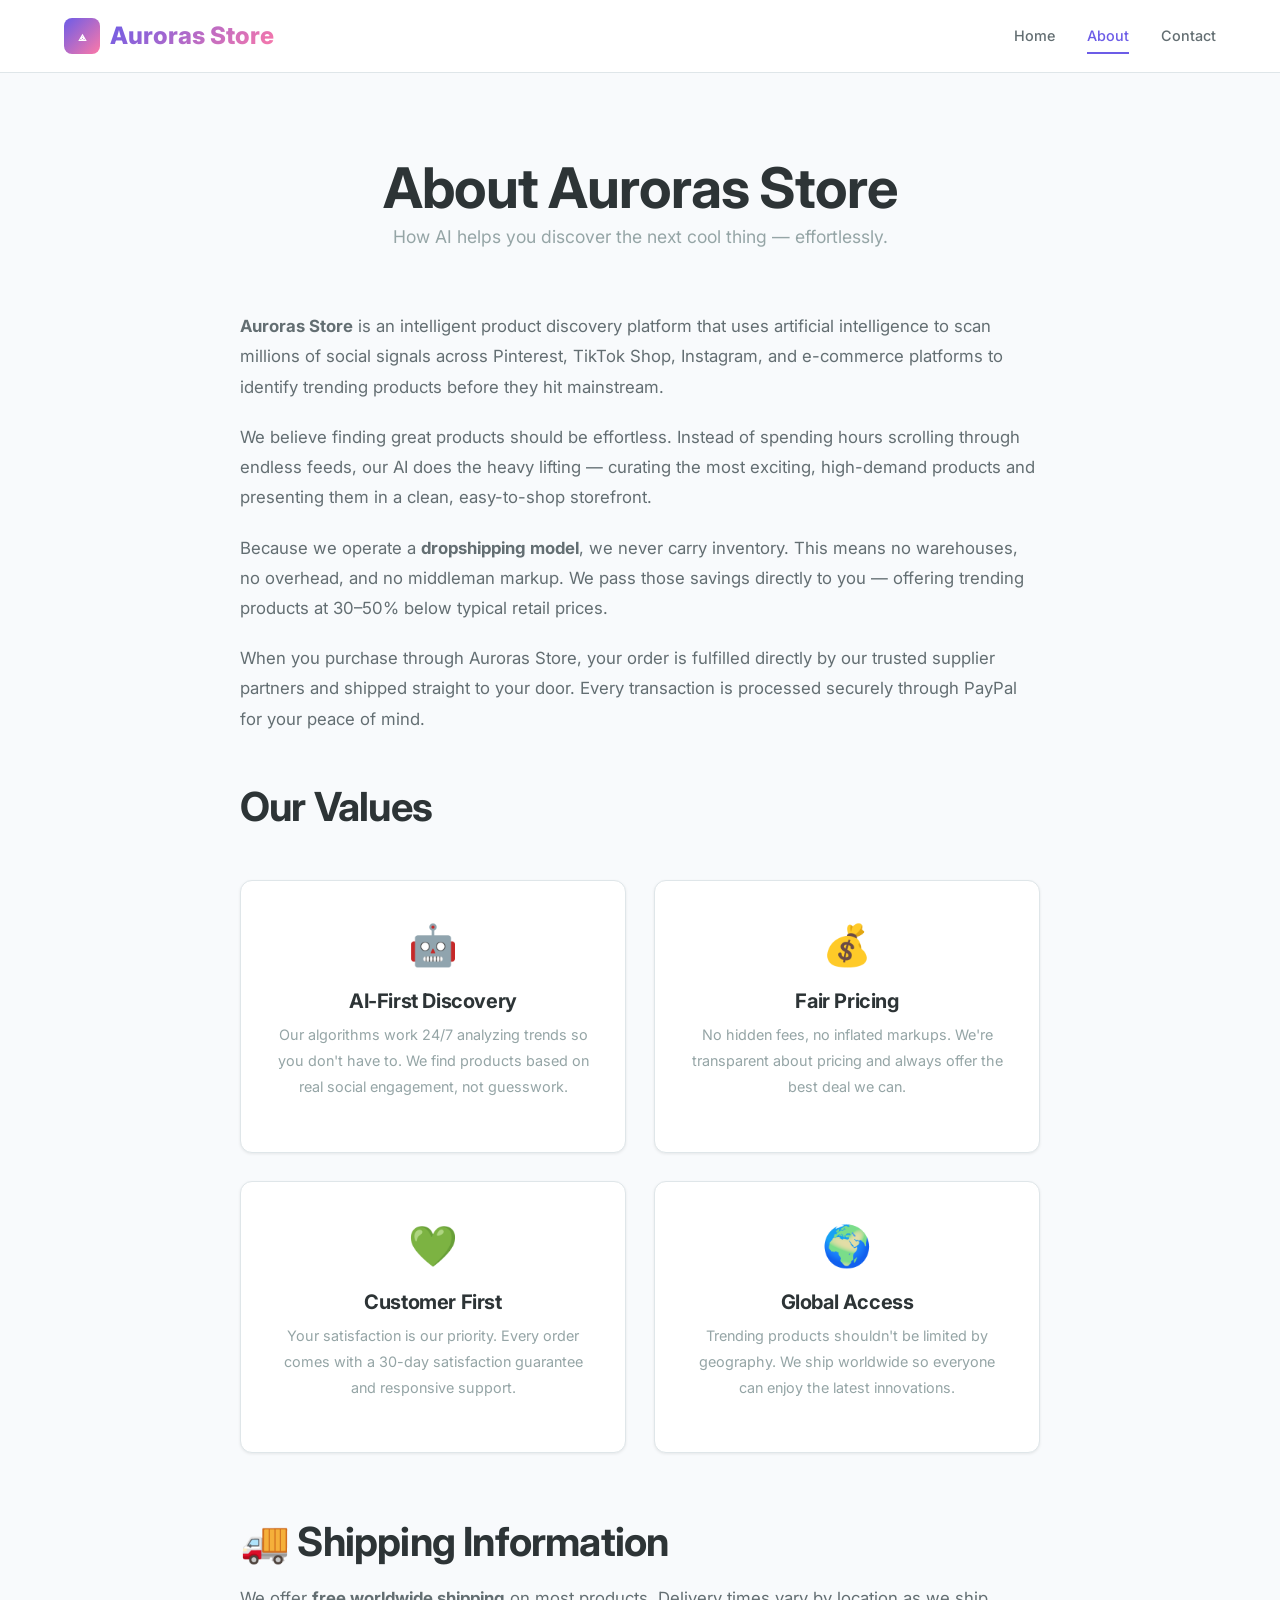
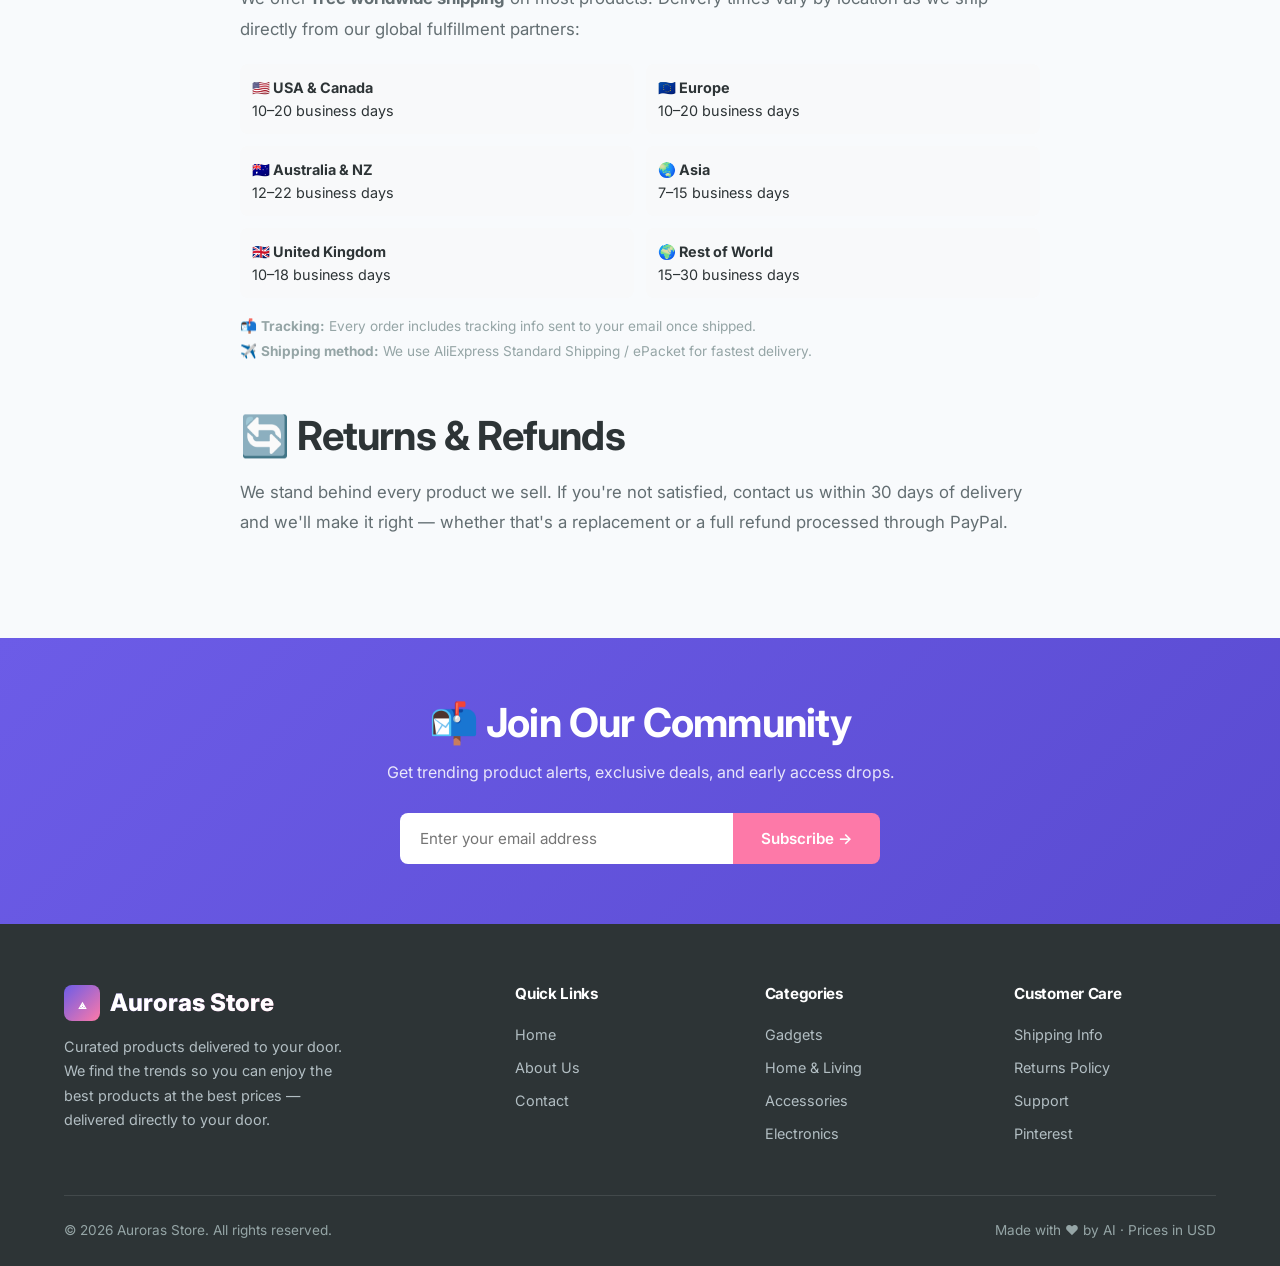
==== commit 6dab91e1: "Renamed store to Auroras Store" ====
--- a/about.html
+++ b/about.html
@@ -4,18 +4,18 @@
   <!-- Meta -->
   <meta charset="UTF-8">
   <meta name="viewport" content="width=device-width, initial-scale=1.0">
-  <title>About — TrendPulse AI</title>
-  <meta name="description" content="Learn how TrendPulse AI uses artificial intelligence to find trending products and deliver them directly to your door at the best prices.">
+  <title>About — Auroras Store</title>
+  <meta name="description" content="Learn how Auroras Store uses artificial intelligence to find trending products and deliver them directly to your door at the best prices.">
   <meta name="robots" content="index, follow">
   
   <!-- Open Graph -->
-  <meta property="og:title" content="About TrendPulse AI — AI-Powered Trending Products">
+  <meta property="og:title" content="About Auroras Store — AI-Powered Trending Products">
   <meta property="og:description" content="Learn how we use AI to find the next cool thing before it sells out.">
   <meta property="og:type" content="website">
-  <meta property="og:url" content="https://trendpulse-ai.com/about.html">
+  <meta property="og:url" content="https://auroras-store.com/about.html">
   
   <!-- Canonical -->
-  <link rel="canonical" href="https://trendpulse-ai.com/about.html">
+  <link rel="canonical" href="https://auroras-store.com/about.html">
   
   <!-- Fonts -->
   <link rel="preconnect" href="https://fonts.googleapis.com">
@@ -33,8 +33,8 @@
   {
     "@context": "https://schema.org",
     "@type": "AboutPage",
-    "name": "About TrendPulse AI",
-    "description": "AI-powered product discovery platform"
+    "name": "About Auroras Store",
+    "description": "Curated products delivered to your door platform"
   }
   </script>
 </head>
@@ -44,7 +44,7 @@
     <div class="container header-inner">
       <a href="/" class="logo">
         <div class="logo-icon">⟁</div>
-        <span>TrendPulse AI</span>
+        <span>Auroras Store</span>
       </a>
       <button class="hamburger" aria-label="Toggle navigation menu">
         <span></span>
@@ -63,18 +63,18 @@
   <section class="page-section">
     <div class="container">
       <div class="page-header">
-        <h1>About TrendPulse AI</h1>
+        <h1>About Auroras Store</h1>
         <p class="section-subtitle" style="margin-bottom:0;">How AI helps you discover the next cool thing — effortlessly.</p>
       </div>
       
       <div class="about-content">
-        <p><strong>TrendPulse AI</strong> is an intelligent product discovery platform that uses artificial intelligence to scan millions of social signals across Pinterest, TikTok Shop, Instagram, and e-commerce platforms to identify trending products before they hit mainstream.</p>
+        <p><strong>Auroras Store</strong> is an intelligent product discovery platform that uses artificial intelligence to scan millions of social signals across Pinterest, TikTok Shop, Instagram, and e-commerce platforms to identify trending products before they hit mainstream.</p>
         
         <p>We believe finding great products should be effortless. Instead of spending hours scrolling through endless feeds, our AI does the heavy lifting — curating the most exciting, high-demand products and presenting them in a clean, easy-to-shop storefront.</p>
         
         <p>Because we operate a <strong>dropshipping model</strong>, we never carry inventory. This means no warehouses, no overhead, and no middleman markup. We pass those savings directly to you — offering trending products at 30–50% below typical retail prices.</p>
         
-        <p>When you purchase through TrendPulse AI, your order is fulfilled directly by our trusted supplier partners and shipped straight to your door. Every transaction is processed securely through PayPal for your peace of mind.</p>
+        <p>When you purchase through Auroras Store, your order is fulfilled directly by our trusted supplier partners and shipped straight to your door. Every transaction is processed securely through PayPal for your peace of mind.</p>
 
         <h2 style="margin-top:48px;margin-bottom:24px;">Our Values</h2>
         
@@ -139,9 +139,9 @@
         <div class="footer-brand">
           <div class="logo" style="color:var(--white);">
             <div class="logo-icon">⟁</div>
-            <span style="-webkit-text-fill-color:var(--white);">TrendPulse AI</span>
+            <span style="-webkit-text-fill-color:var(--white);">Auroras Store</span>
           </div>
-          <p>AI-powered product discovery. We find the trends so you can enjoy the best products at the best prices — delivered directly to your door.</p>
+          <p>Curated products delivered to your door. We find the trends so you can enjoy the best products at the best prices — delivered directly to your door.</p>
         </div>
         <div class="footer-col">
           <h4>Quick Links</h4>
@@ -165,7 +165,7 @@
         </div>
       </div>
       <div class="footer-bottom">
-        <span>© 2026 TrendPulse AI. All rights reserved.</span>
+        <span>© 2026 Auroras Store. All rights reserved.</span>
         <span>Made with ❤️ by AI · Prices in USD</span>
       </div>
     </div>
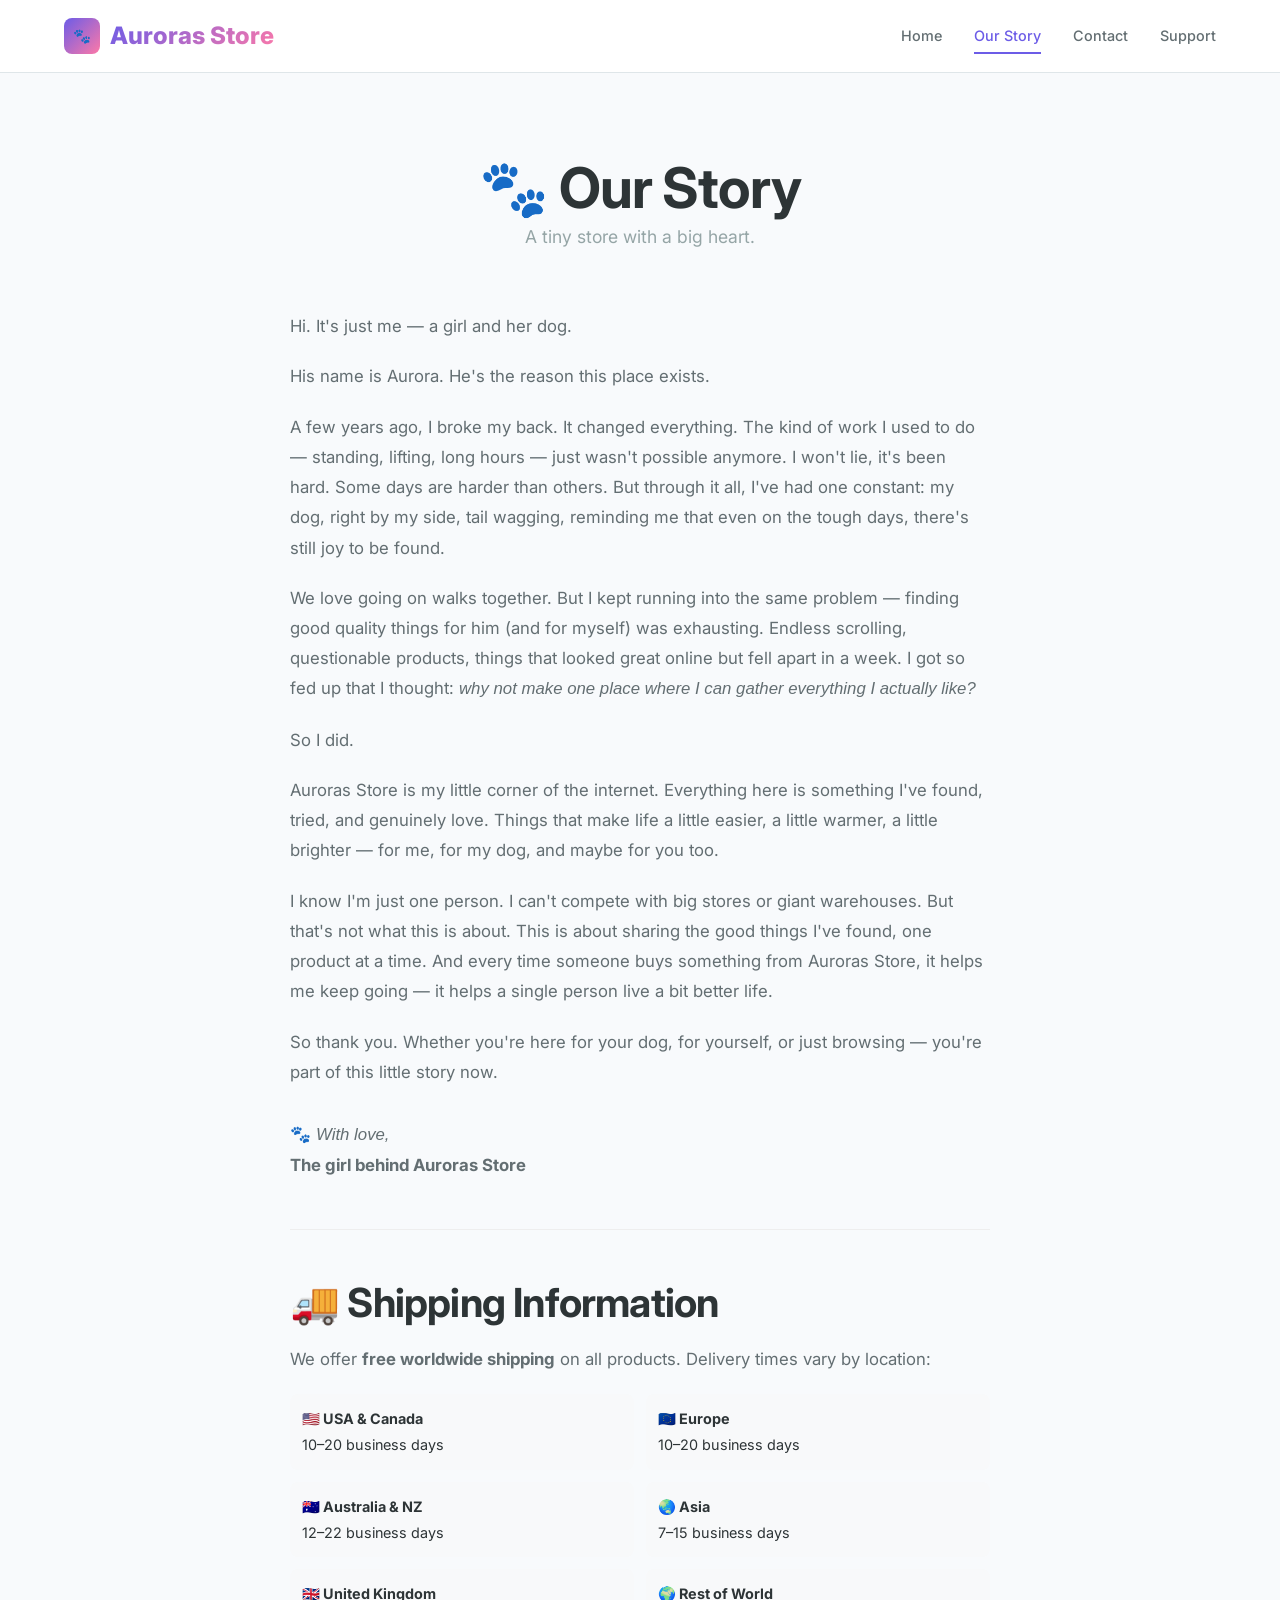
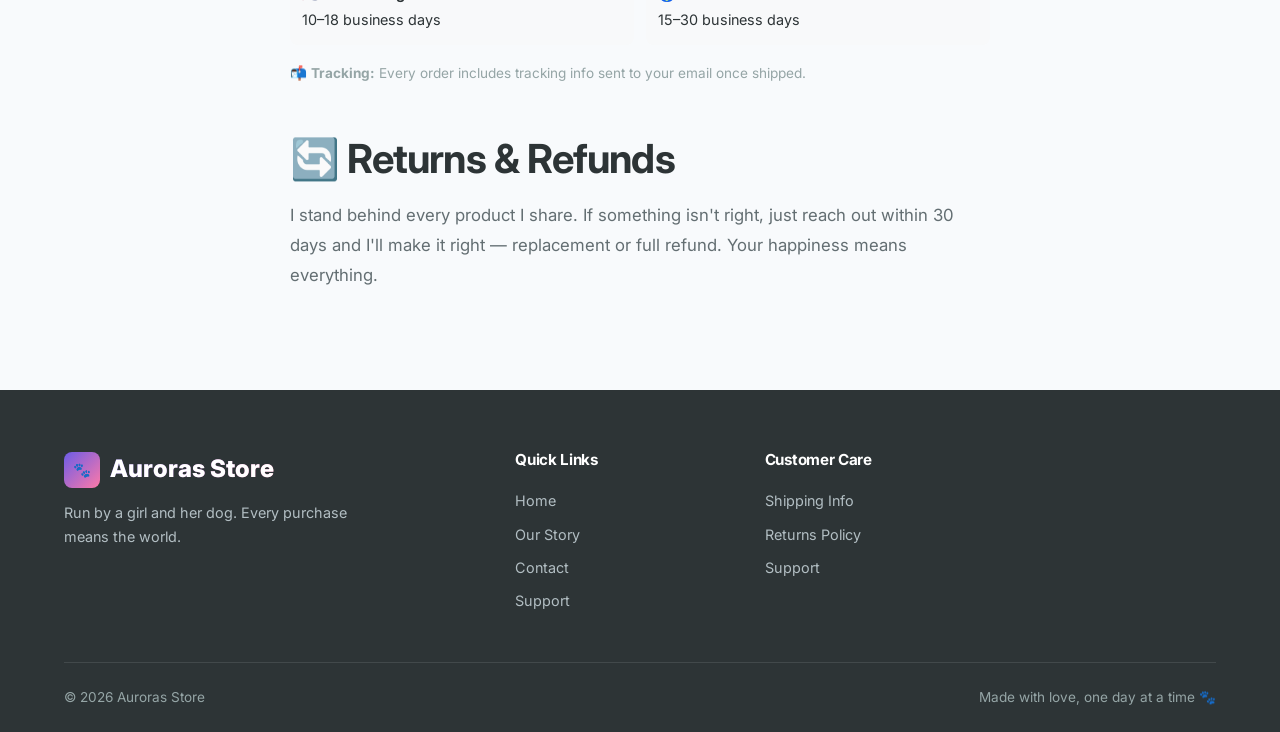
==== commit 9ab0ac4f: "Rewrote store story - personal, touching story about a girl and her dog" ====
--- a/about.html
+++ b/about.html
@@ -4,15 +4,14 @@
   <!-- Meta -->
   <meta charset="UTF-8">
   <meta name="viewport" content="width=device-width, initial-scale=1.0">
-  <title>About — Auroras Store</title>
-  <meta name="description" content="Learn how Auroras Store uses artificial intelligence to find trending products and deliver them directly to your door at the best prices.">
+  <title>Our Story — Auroras Store</title>
+  <meta name="description" content="Auroras Store is run by a girl and her dog. After breaking my back, I built this little place to share things that make life a bit warmer.">
   <meta name="robots" content="index, follow">
   
   <!-- Open Graph -->
-  <meta property="og:title" content="About Auroras Store — AI-Powered Trending Products">
-  <meta property="og:description" content="Learn how we use AI to find the next cool thing before it sells out.">
+  <meta property="og:title" content="Our Story — Auroras Store">
+  <meta property="og:description" content="A tiny store with a big heart. Run by a girl and her dog.">
   <meta property="og:type" content="website">
-  <meta property="og:url" content="https://auroras-store.com/about.html">
   
   <!-- Canonical -->
   <link rel="canonical" href="https://auroras-store.com/about.html">
@@ -26,24 +25,14 @@
   <link rel="stylesheet" href="/style.css">
   
   <!-- Favicon -->
-  <link rel="icon" type="image/svg+xml" href="data:image/svg+xml,<svg xmlns='http://www.w3.org/2000/svg' viewBox='0 0 32 32'><rect width='32' height='32' rx='6' fill='%236C5CE7'/><text x='16' y='22' text-anchor='middle' fill='white' font-size='18' font-weight='bold'>T</text></svg>">
-  
-  <!-- Schema -->
-  <script type="application/ld+json">
-  {
-    "@context": "https://schema.org",
-    "@type": "AboutPage",
-    "name": "About Auroras Store",
-    "description": "Curated products delivered to your door platform"
-  }
-  </script>
+  <link rel="icon" type="image/svg+xml" href="data:image/svg+xml,<svg xmlns='http://www.w3.org/2000/svg' viewBox='0 0 32 32'><rect width='32' height='32' rx='6' fill='%236C5CE7'/><text x='16' y='22' text-anchor='middle' fill='white' font-size='18' font-weight='bold'>🐾</text></svg>">
 </head>
 <body>
   <!-- Header -->
   <header class="site-header">
     <div class="container header-inner">
       <a href="/" class="logo">
-        <div class="logo-icon">⟁</div>
+        <div class="logo-icon">🐾</div>
         <span>Auroras Store</span>
       </a>
       <button class="hamburger" aria-label="Toggle navigation menu">
@@ -53,8 +42,9 @@
       </button>
       <nav class="main-nav">
         <a href="/">Home</a>
-        <a href="/about.html" class="active">About</a>
+        <a href="/about.html" class="active">Our Story</a>
         <a href="/contact.html">Contact</a>
+        <a href="/complaints.html">Support</a>
       </nav>
     </div>
   </header>
@@ -63,46 +53,34 @@
   <section class="page-section">
     <div class="container">
       <div class="page-header">
-        <h1>About Auroras Store</h1>
-        <p class="section-subtitle" style="margin-bottom:0;">How AI helps you discover the next cool thing — effortlessly.</p>
+        <h1>🐾 Our Story</h1>
+        <p class="section-subtitle" style="margin-bottom:0;">A tiny store with a big heart.</p>
       </div>
       
-      <div class="about-content">
-        <p><strong>Auroras Store</strong> is an intelligent product discovery platform that uses artificial intelligence to scan millions of social signals across Pinterest, TikTok Shop, Instagram, and e-commerce platforms to identify trending products before they hit mainstream.</p>
+      <div class="about-content" style="max-width:700px;margin:0 auto;line-height:1.8;">
+        <p>Hi. It's just me — a girl and her dog.</p>
         
-        <p>We believe finding great products should be effortless. Instead of spending hours scrolling through endless feeds, our AI does the heavy lifting — curating the most exciting, high-demand products and presenting them in a clean, easy-to-shop storefront.</p>
-        
-        <p>Because we operate a <strong>dropshipping model</strong>, we never carry inventory. This means no warehouses, no overhead, and no middleman markup. We pass those savings directly to you — offering trending products at 30–50% below typical retail prices.</p>
-        
-        <p>When you purchase through Auroras Store, your order is fulfilled directly by our trusted supplier partners and shipped straight to your door. Every transaction is processed securely through PayPal for your peace of mind.</p>
+        <p>His name is Aurora. He's the reason this place exists.</p>
 
-        <h2 style="margin-top:48px;margin-bottom:24px;">Our Values</h2>
-        
-        <div class="about-values">
-          <div class="value-card">
-            <div style="font-size:2.5rem;margin-bottom:12px;">🤖</div>
-            <h4>AI-First Discovery</h4>
-            <p>Our algorithms work 24/7 analyzing trends so you don't have to. We find products based on real social engagement, not guesswork.</p>
-          </div>
-          <div class="value-card">
-            <div style="font-size:2.5rem;margin-bottom:12px;">💰</div>
-            <h4>Fair Pricing</h4>
-            <p>No hidden fees, no inflated markups. We're transparent about pricing and always offer the best deal we can.</p>
-          </div>
-          <div class="value-card">
-            <div style="font-size:2.5rem;margin-bottom:12px;">💚</div>
-            <h4>Customer First</h4>
-            <p>Your satisfaction is our priority. Every order comes with a 30-day satisfaction guarantee and responsive support.</p>
-          </div>
-          <div class="value-card">
-            <div style="font-size:2.5rem;margin-bottom:12px;">🌍</div>
-            <h4>Global Access</h4>
-            <p>Trending products shouldn't be limited by geography. We ship worldwide so everyone can enjoy the latest innovations.</p>
-          </div>
-        </div>
+        <p>A few years ago, I broke my back. It changed everything. The kind of work I used to do — standing, lifting, long hours — just wasn't possible anymore. I won't lie, it's been hard. Some days are harder than others. But through it all, I've had one constant: my dog, right by my side, tail wagging, reminding me that even on the tough days, there's still joy to be found.</p>
 
-        <h2 id="shipping" style="margin-top:64px;margin-bottom:16px;">🚚 Shipping Information</h2>
-                    <p>We offer <strong>free worldwide shipping</strong> on most products. Delivery times vary by location as we ship directly from our global fulfillment partners:</p>
+        <p>We love going on walks together. But I kept running into the same problem — finding good quality things for him (and for myself) was exhausting. Endless scrolling, questionable products, things that looked great online but fell apart in a week. I got so fed up that I thought: <em>why not make one place where I can gather everything I actually like?</em></p>
+
+        <p>So I did.</p>
+
+        <p>Auroras Store is my little corner of the internet. Everything here is something I've found, tried, and genuinely love. Things that make life a little easier, a little warmer, a little brighter — for me, for my dog, and maybe for you too.</p>
+
+        <p>I know I'm just one person. I can't compete with big stores or giant warehouses. But that's not what this is about. This is about sharing the good things I've found, one product at a time. And every time someone buys something from Auroras Store, it helps me keep going — it helps a single person live a bit better life.</p>
+
+        <p>So thank you. Whether you're here for your dog, for yourself, or just browsing — you're part of this little story now.</p>
+
+        <p style="margin-top:32px;">🐾 <em>With love,</em><br>
+        <strong>The girl behind Auroras Store</strong></p>
+
+        <hr style="margin:48px 0;border:none;border-top:1px solid #eee;">
+
+        <h2 id="shipping" style="margin-top:48px;margin-bottom:16px;">🚚 Shipping Information</h2>
+                    <p>We offer <strong>free worldwide shipping</strong> on all products. Delivery times vary by location:</p>
                     <div style="display:grid;grid-template-columns:1fr 1fr;gap:12px;margin-top:16px;font-size:0.9rem;">
                       <div style="padding:12px;background:#f8f9fa;border-radius:8px;"><strong>🇺🇸 USA & Canada</strong><br>10–20 business days</div>
                       <div style="padding:12px;background:#f8f9fa;border-radius:8px;"><strong>🇪🇺 Europe</strong><br>10–20 business days</div>
@@ -111,24 +89,11 @@
                       <div style="padding:12px;background:#f8f9fa;border-radius:8px;"><strong>🇬🇧 United Kingdom</strong><br>10–18 business days</div>
                       <div style="padding:12px;background:#f8f9fa;border-radius:8px;"><strong>🌍 Rest of World</strong><br>15–30 business days</div>
                     </div>
-                    <p style="margin-top:16px;font-size:0.85rem;color:var(--gray-600);">📬 <strong>Tracking:</strong> Every order includes tracking info sent to your email once shipped.<br>
-                    ✈️ <strong>Shipping method:</strong> We use AliExpress Standard Shipping / ePacket for fastest delivery.</p>
+                    <p style="margin-top:16px;font-size:0.85rem;color:var(--gray-600);">📬 <strong>Tracking:</strong> Every order includes tracking info sent to your email once shipped.</p>
 
                     <h2 id="returns" style="margin-top:48px;margin-bottom:16px;">🔄 Returns & Refunds</h2>
-                    <p>We stand behind every product we sell. If you're not satisfied, contact us within 30 days of delivery and we'll make it right — whether that's a replacement or a full refund processed through PayPal.</p>
+                    <p>I stand behind every product I share. If something isn't right, just reach out within 30 days and I'll make it right — replacement or full refund. Your happiness means everything.</p>
       </div>
-    </div>
-  </section>
-
-  <!-- Newsletter -->
-  <section class="newsletter-section">
-    <div class="container">
-      <h2>📬 Join Our Community</h2>
-      <p>Get trending product alerts, exclusive deals, and early access drops.</p>
-      <form id="newsletter-form" class="newsletter-form">
-        <input type="email" placeholder="Enter your email address" required aria-label="Email address">
-        <button type="submit" class="btn">Subscribe →</button>
-      </form>
     </div>
   </section>
 
@@ -138,35 +103,28 @@
       <div class="footer-grid">
         <div class="footer-brand">
           <div class="logo" style="color:var(--white);">
-            <div class="logo-icon">⟁</div>
+            <div class="logo-icon">🐾</div>
             <span style="-webkit-text-fill-color:var(--white);">Auroras Store</span>
           </div>
-          <p>Curated products delivered to your door. We find the trends so you can enjoy the best products at the best prices — delivered directly to your door.</p>
+          <p>Run by a girl and her dog. Every purchase means the world.</p>
         </div>
         <div class="footer-col">
           <h4>Quick Links</h4>
           <a href="/">Home</a>
-          <a href="/about.html">About Us</a>
+          <a href="/about.html">Our Story</a>
           <a href="/contact.html">Contact</a>
-        </div>
-        <div class="footer-col">
-          <h4>Categories</h4>
-          <a href="/">Gadgets</a>
-          <a href="/">Home & Living</a>
-          <a href="/">Accessories</a>
-          <a href="/">Electronics</a>
+          <a href="/complaints.html">Support</a>
         </div>
         <div class="footer-col">
           <h4>Customer Care</h4>
           <a href="/about.html#shipping">Shipping Info</a>
           <a href="/about.html#returns">Returns Policy</a>
           <a href="/contact.html">Support</a>
-          <a href="https://www.pinterest.com/trendpulseai" target="_blank" rel="noopener">Pinterest</a>
         </div>
       </div>
       <div class="footer-bottom">
-        <span>© 2026 Auroras Store. All rights reserved.</span>
-        <span>Made with ❤️ by AI · Prices in USD</span>
+        <span>© 2026 Auroras Store</span>
+        <span>Made with love, one day at a time 🐾</span>
       </div>
     </div>
   </footer>
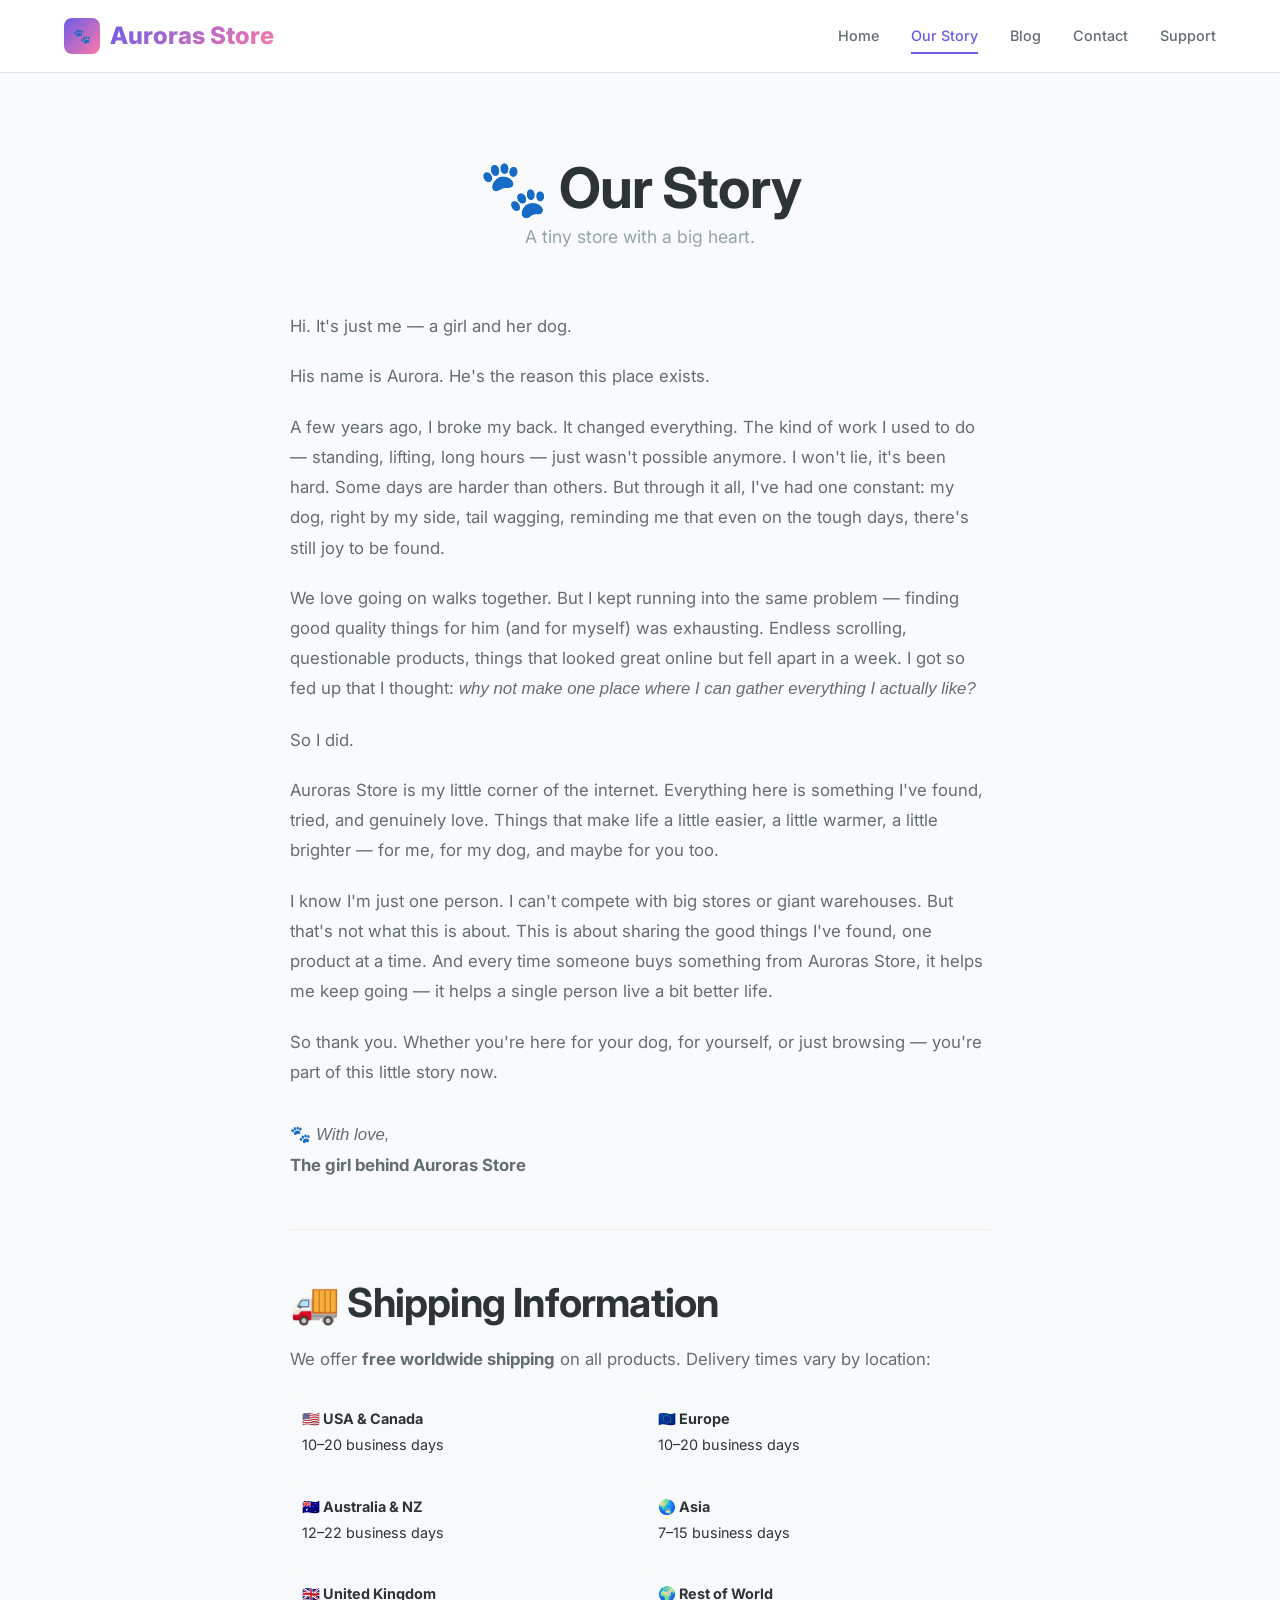
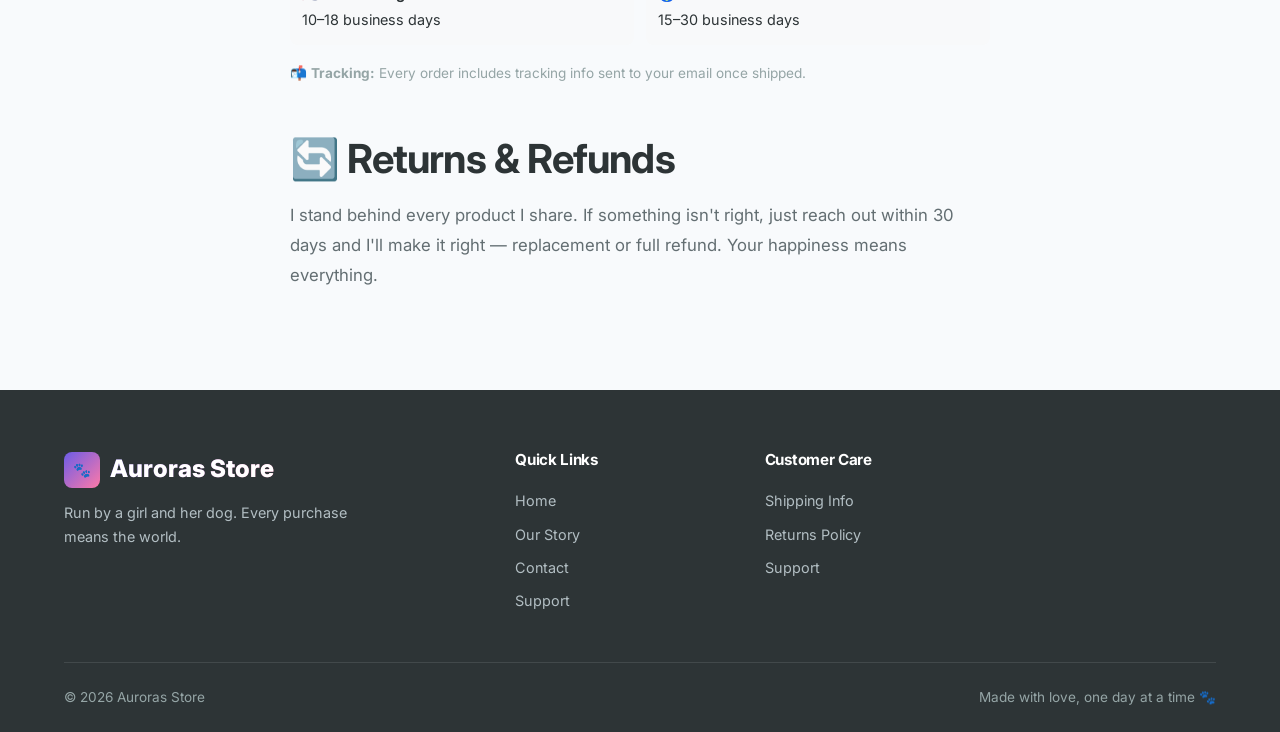
==== commit 1aedf895: "Added blog page with 6 articles for SEO & Pinterest traffic" ====
--- a/about.html
+++ b/about.html
@@ -43,6 +43,7 @@
       <nav class="main-nav">
         <a href="/">Home</a>
         <a href="/about.html" class="active">Our Story</a>
+        <a href="/blog.html">Blog</a>
         <a href="/contact.html">Contact</a>
         <a href="/complaints.html">Support</a>
       </nav>
